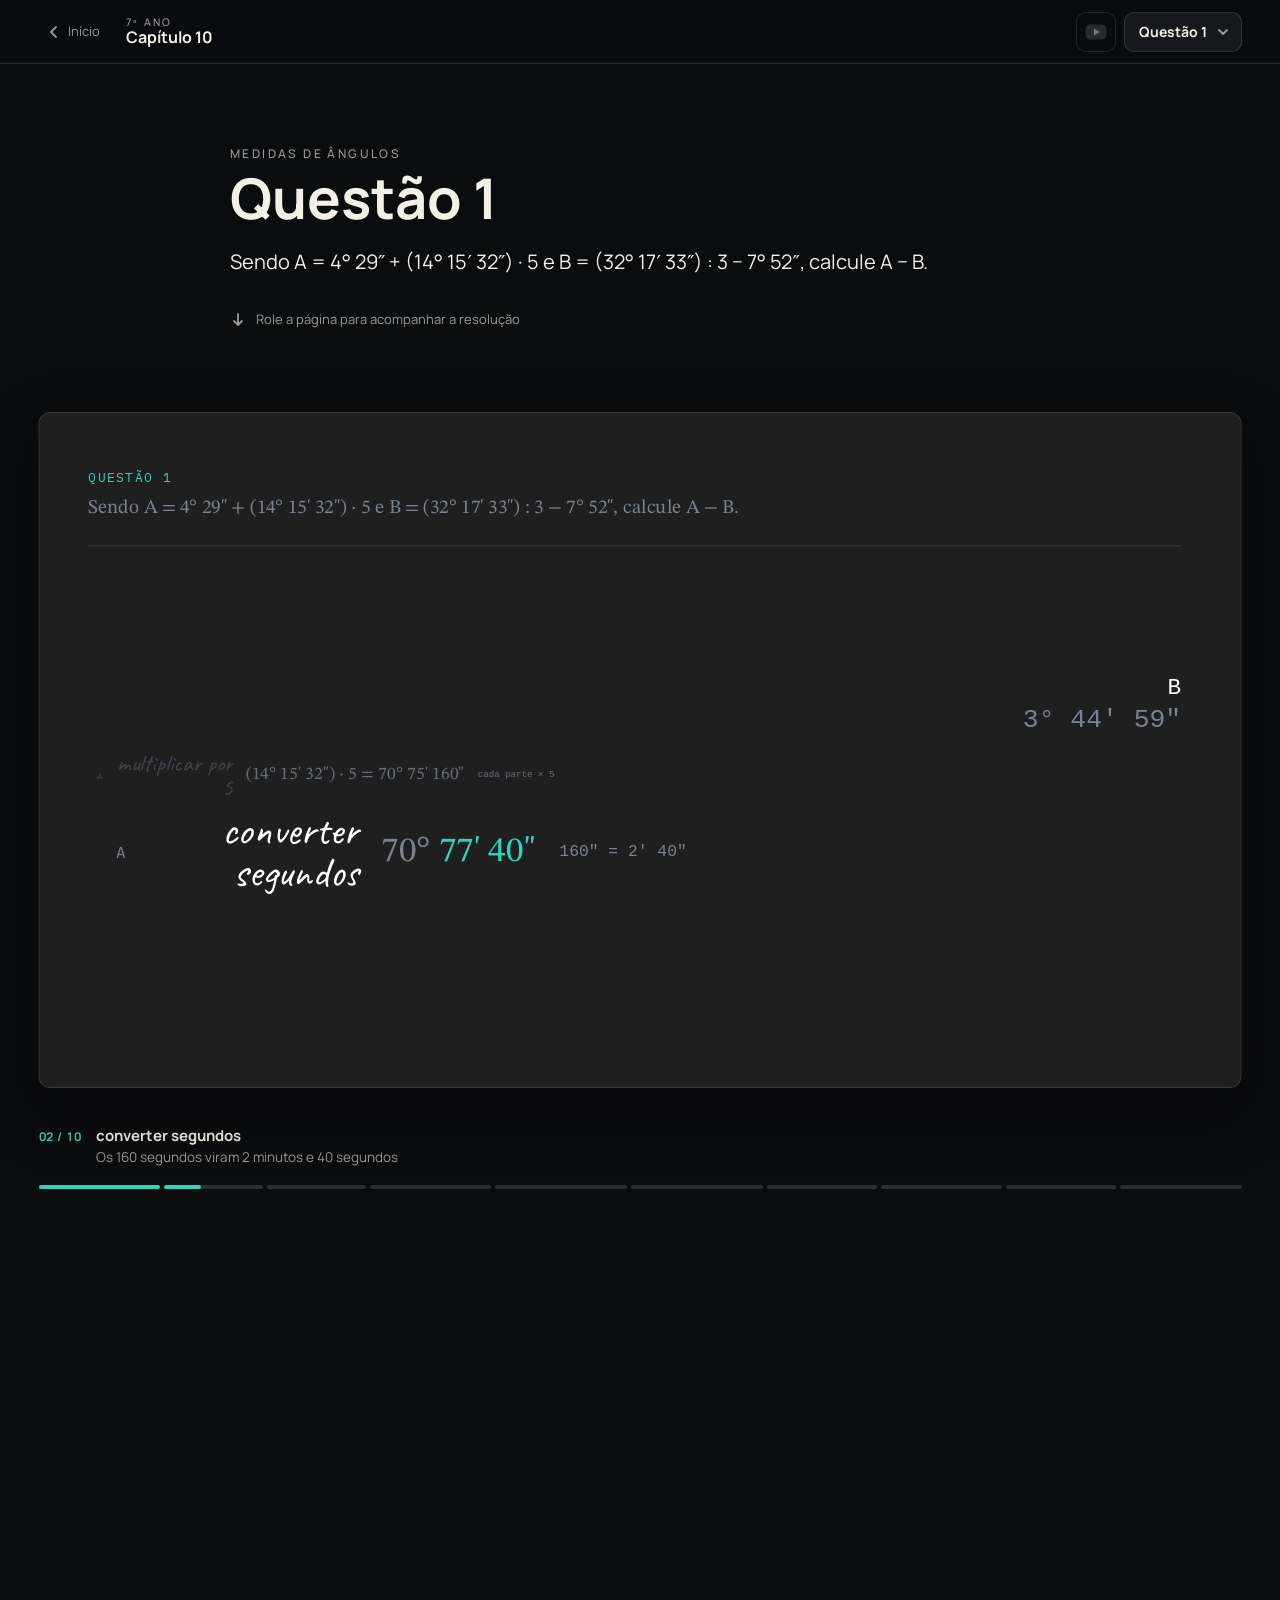
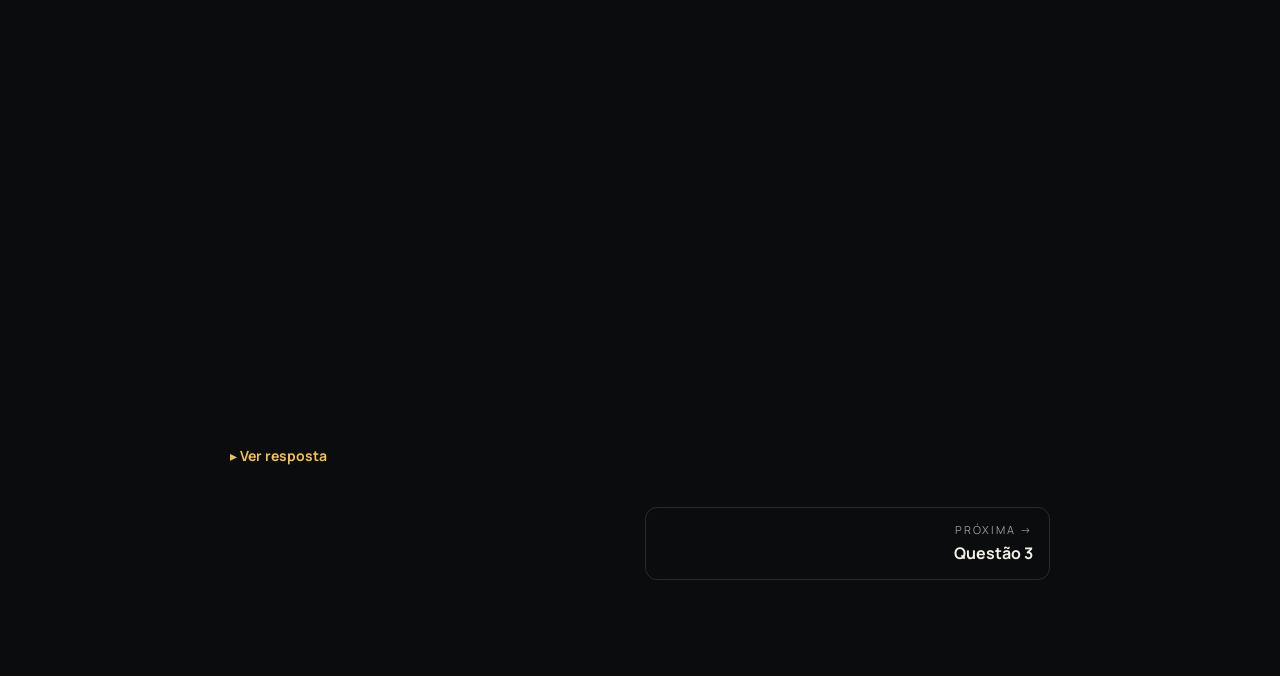
==== capitulos/capitulo-10.html @ b6ce7032 "descrição do readme.md" ====
<!DOCTYPE html>
<html lang="pt-BR">
<head>
<meta charset="utf-8"/>
<meta name="viewport" content="width=device-width, initial-scale=1.0"/>
<title>Capítulo 10 — Questões resolvidas · 7º ano</title>
<meta name="theme-color" content="#0b0c0e"/>

<link rel="preconnect" href="https://fonts.googleapis.com"/>
<link rel="preconnect" href="https://fonts.gstatic.com" crossorigin/>
<!-- Manrope: interface. Caveat, IBM Plex Mono e STIX Two Text: resolucoes animadas. -->
<link href="https://fonts.googleapis.com/css2?family=Manrope:wght@400;500;700&family=Caveat:wght@500;600&family=IBM+Plex+Mono:wght@400;500&family=STIX+Two+Text:wght@400;500&display=swap" rel="stylesheet"/>

<link rel="stylesheet" href="../assets/css/base.css"/>
<link rel="stylesheet" href="../assets/css/capitulo.css"/>
<link rel="stylesheet" href="../assets/css/questao.css"/>

<!-- Resolucoes: React local + um arquivo por questao + motor da rolagem.
     defer preserva a ordem de execucao. -->
<script defer src="../assets/vendor/react/react.production.min.js"></script>
<script defer src="../assets/vendor/react/react-dom.production.min.js"></script>
<script defer src="../assets/questoes/capitulo-10/q01-sexagesimal.js"></script>
<script defer src="../assets/questoes/capitulo-10/q03-opostos.js"></script>
<script defer src="../assets/questoes/capitulo-10/q13-angulos.js"></script>
<script defer src="../assets/js/questao-cena.js"></script>
<script defer src="../assets/js/capitulo.js"></script>
</head>

<body data-capitulo="10">

<header class="page-header">
  <div class="page-header-inner">
    <a class="back-link" href="../index.html" aria-label="Voltar ao início">
      <svg width="16" height="16" viewBox="0 0 16 16" aria-hidden="true"><path d="M10 3 5 8l5 5" fill="none" stroke="currentColor" stroke-width="1.8" stroke-linecap="round" stroke-linejoin="round"/></svg>
      <span>Início</span>
    </a>
    <div class="page-id">
      <span class="page-kicker">7º ano</span>
      <span class="page-title">Capítulo 10</span>
    </div>

    <div class="page-actions">
      <!-- Aponta para o data-youtube da questao aberta (capitulo.js). -->
      <a class="yt-link is-disabled" id="yt-link" target="_blank" rel="noopener" aria-disabled="true" title="Vídeo narrado em breve">
        <svg viewBox="0 0 24 24" aria-hidden="true">
          <rect x="1.5" y="4.5" width="21" height="15" rx="4.5" fill="#ff1f1f"/>
          <path d="M10 8.6v6.8l5.8-3.4z" fill="#fff"/>
        </svg>
      </a>

      <div class="q-menu">
        <button type="button" class="q-menu-btn" id="q-menu-btn" aria-haspopup="menu" aria-expanded="false" aria-controls="q-menu-list">
          <span><span class="q-menu-prefixo">Questão </span><span class="q-menu-num">1</span></span>
          <svg viewBox="0 0 16 16" aria-hidden="true"><path d="m4 6 4 4 4-4" fill="none" stroke="currentColor" stroke-width="1.8" stroke-linecap="round" stroke-linejoin="round"/></svg>
        </button>
        <ul class="q-menu-list" id="q-menu-list" role="menu" aria-label="Questões do capítulo 10" hidden></ul>
      </div>
    </div>
  </div>
</header>

<main class="questoes">

  <!-- ============================================================
       Uma questao = um <article>. O menu do header e a navegacao
       anterior/proxima sao montados a partir destes blocos.

       id            ancora da URL (capitulo-10.html#q1)
       data-youtube  link do video narrado; vazio = icone desativado
       data-resumo   texto do menu, quando o enunciado tem formulas (opcional)
       data-cena     id da resolucao animada em window.Questoes
       ============================================================ -->

  <article class="questao" id="q1" data-youtube="">
    <header class="questao-intro">
      <p class="questao-tema">Medidas de ângulos</p>
      <h1 class="questao-titulo">Questão 1</h1>
      <p class="questao-enunciado">Sendo A = 4° 29″ + (14° 15′ 32″) · 5 e B = (32° 17′ 33″) : 3 − 7° 52″, calcule A − B.</p>
      <p class="questao-dica">
        <svg viewBox="0 0 16 16" aria-hidden="true"><path d="M8 2v11m0 0-4-4m4 4 4-4" fill="none" stroke="currentColor" stroke-width="1.8" stroke-linecap="round" stroke-linejoin="round"/></svg>
        Role a página para acompanhar a resolução
      </p>
    </header>

    <div class="questao-cena" data-cena="cap10-q01"></div>

    <footer class="questao-fim">
      <details class="questao-resposta">
        <summary>Ver resposta</summary>
        <p>A − B = <strong>71° 33′ 10″</strong></p>
      </details>
      <nav class="questao-nav" aria-label="Outras questões"></nav>
    </footer>
  </article>

  <article class="questao" id="q3" data-youtube="">
    <header class="questao-intro">
      <p class="questao-tema">Ângulos opostos pelo vértice</p>
      <h1 class="questao-titulo">Questão 3</h1>
      <p class="questao-enunciado">Sabendo que dois ângulos opostos pelo vértice somam 260°, determine a medida do complemento do suplemento de um desses ângulos.</p>
      <p class="questao-dica">
        <svg viewBox="0 0 16 16" aria-hidden="true"><path d="M8 2v11m0 0-4-4m4 4 4-4" fill="none" stroke="currentColor" stroke-width="1.8" stroke-linecap="round" stroke-linejoin="round"/></svg>
        Role a página para acompanhar a resolução
      </p>
    </header>

    <div class="questao-cena" data-cena="cap10-q03"></div>

    <footer class="questao-fim">
      <details class="questao-resposta">
        <summary>Ver resposta</summary>
        <p>O complemento do suplemento mede <strong>40°</strong>.</p>
      </details>
      <nav class="questao-nav" aria-label="Outras questões"></nav>
    </footer>
  </article>

  <article class="questao" id="q13" data-youtube="">
    <header class="questao-intro">
      <p class="questao-tema">Retas paralelas e transversais · IFPE (adaptada)</p>
      <h1 class="questao-titulo">Questão 13</h1>
      <p class="questao-enunciado">As retas <i>r</i> e <i>s</i> são paralelas; as retas <i>u</i> e <i>t</i>, duas transversais. Encontre o valor do ângulo <i>x</i> na figura.</p>

      <!-- Mesma geometria da figura da animacao (q13-angulos.js), em repouso. -->
      <figure class="questao-figura">
        <svg viewBox="10 10 740 500" role="img" aria-label="Retas paralelas r e s cortadas pelas transversais u e t. Em r, o ângulo entre r e u mede 20°; no cruzamento de u e t, 120°; em s, o ângulo x entre s e t.">
          <g stroke="currentColor" stroke-width="2.4" stroke-linecap="round" opacity="0.75">
            <line x1="40" y1="120" x2="700" y2="120"/>
            <line x1="40" y1="360" x2="700" y2="360"/>
            <line x1="120" y1="470" x2="620" y2="40"/>
            <line x1="150" y1="40" x2="660" y2="470"/>
          </g>
          <g fill="none" stroke="currentColor" stroke-width="2.6">
            <path d="M 579.0 120.0 A 52 52 0 0 0 566.4 86.1"/>
            <path d="M 350.6 271.3 A 48 48 0 0 0 423.7 270.9"/>
            <path class="fig-destaque" d="M 596.0 360.0 A 66 66 0 0 0 479.5 317.5"/>
          </g>
          <g font-family="'STIX Two Text', Georgia, serif" font-size="27" fill="currentColor" text-anchor="middle">
            <text x="604" y="92">20°</text>
            <text x="390" y="322">120°</text>
            <text class="fig-destaque" x="563" y="270" font-style="italic">x</text>
          </g>
          <g font-family="'IBM Plex Mono', monospace" font-size="24" fill="currentColor" opacity="0.7">
            <text x="712" y="112">r</text>
            <text x="712" y="352">s</text>
            <text x="628" y="32">u</text>
            <text x="668" y="486">t</text>
          </g>
        </svg>
      </figure>

      <ol class="questao-alternativas">
        <li><span>a)</span> 140°</li>
        <li><span>b)</span> 145°</li>
        <li><span>c)</span> 150°</li>
        <li><span>d)</span> 155°</li>
        <li><span>e)</span> 160°</li>
      </ol>
      <p class="questao-dica">
        <svg viewBox="0 0 16 16" aria-hidden="true"><path d="M8 2v11m0 0-4-4m4 4 4-4" fill="none" stroke="currentColor" stroke-width="1.8" stroke-linecap="round" stroke-linejoin="round"/></svg>
        Role a página para acompanhar a resolução
      </p>
    </header>

    <div class="questao-cena" data-cena="cap10-q13"></div>

    <footer class="questao-fim">
      <details class="questao-resposta">
        <summary>Ver resposta</summary>
        <p>Alternativa <strong>a)</strong>: <i>x</i> = <strong>140°</strong>.</p>
      </details>
      <nav class="questao-nav" aria-label="Outras questões"></nav>
    </footer>
  </article>

</main>

</body>
</html>
---- assets/css/base.css ----
/* ============================================================
   base.css — tokens, fontes e reset compartilhados por todas
   as paginas do site.
   ============================================================ */

@font-face {
  font-family: 'Mattilda';
  src: url('../fonts/Mattilda.otf') format('opentype');
  font-weight: 400;
  font-style: normal;
  font-display: swap;
}

:root {
  --bg:        #0b0c0e;
  --surface:   rgba(18, 20, 24, 0.55);
  --surface-2: rgba(28, 31, 37, 0.72);
  --line:      rgba(255, 255, 255, 0.12);
  --line-2:    rgba(255, 255, 255, 0.28);
  --text:      #f3f0e8;
  --muted:     rgba(243, 240, 232, 0.62);
  --accent:    #f2c14e;

  --font-display: 'Mattilda', 'Brush Script MT', cursive;
  --font-ui:      'Manrope', ui-sans-serif, system-ui, 'Segoe UI', sans-serif;

  --ease-out: cubic-bezier(0.16, 1, 0.30, 1);
  --ease-in:  cubic-bezier(0.35, 0, 0.30, 1);
  --fast: 180ms;
  --base: 320ms;

  --gutter: clamp(16px, 3vw, 40px);
}

*, *::before, *::after { box-sizing: border-box; }

html, body { height: 100%; }

body {
  margin: 0;
  background: var(--bg);
  color: var(--text);
  font-family: var(--font-ui);
  font-size: 15px;
  line-height: 1.5;
  -webkit-font-smoothing: antialiased;
}

a { color: inherit; text-decoration: none; }
p { margin: 0; }

:focus-visible { outline: 2px solid var(--accent); outline-offset: 3px; }

.sr-only {
  position: absolute;
  width: 1px; height: 1px;
  padding: 0; margin: -1px;
  overflow: hidden;
  clip: rect(0 0 0 0);
  white-space: nowrap;
  border: 0;
}
---- assets/css/capitulo.css ----
/* ============================================================
   capitulo.css — paginas de capitulo
   Header fixo com seletor de questao e link do video; uma
   questao por vez ocupa a pagina.
   ============================================================ */

:root { --header-h: 64px; }

/* base.css fixa height:100% para a hero; aqui a pagina cresce com o
   conteudo — com o body preso a' altura da tela, os elementos sticky
   (header e cena) parariam de grudar depois da primeira tela. */
html, body { height: auto; }
body { min-height: 100%; background: var(--bg); }

/* ============================================================
   Header
   ============================================================ */
.page-header {
  position: sticky;
  top: 0;
  z-index: 20;
  height: var(--header-h);
  background: rgba(11, 12, 14, 0.86);
  -webkit-backdrop-filter: blur(12px);
          backdrop-filter: blur(12px);
  border-bottom: 1px solid var(--line);
}
.page-header-inner {
  max-width: 1280px;
  height: 100%;
  margin: 0 auto;
  padding-inline: var(--gutter);
  display: flex;
  align-items: center;
  gap: 14px;
}

.back-link {
  display: inline-flex;
  align-items: center;
  gap: 6px;
  height: 40px;
  padding: 0 12px 0 8px;
  border-radius: 10px;
  font-size: 13px;
  color: var(--muted);
  transition: color var(--fast) var(--ease-in), background var(--fast) var(--ease-in);
}
.back-link:hover { color: var(--text); background: rgba(255, 255, 255, 0.05); }

.page-id { display: flex; flex-direction: column; min-width: 0; line-height: 1.2; }
.page-kicker {
  font-size: 10.5px;
  font-weight: 500;
  letter-spacing: 0.2em;
  text-transform: uppercase;
  color: var(--muted);
}
.page-title { margin: 0; font-size: 16px; font-weight: 700; white-space: nowrap; }

.page-actions { margin-left: auto; display: flex; align-items: center; gap: 8px; }

/* ---------- Link do video ---------- */
.yt-link {
  display: grid;
  place-items: center;
  width: 40px;
  height: 40px;
  border: 1px solid var(--line);
  border-radius: 10px;
  transition: border-color var(--fast) var(--ease-in), background var(--fast) var(--ease-in);
}
.yt-link svg { width: 24px; height: 24px; display: block; }
.yt-link:hover { border-color: var(--line-2); background: rgba(255, 255, 255, 0.05); }
.yt-link.is-disabled { cursor: not-allowed; }
.yt-link.is-disabled svg { filter: grayscale(1); opacity: 0.45; }
.yt-link.is-disabled:hover { border-color: var(--line); background: transparent; }

/* ---------- Seletor de questao ---------- */
.q-menu { position: relative; }

.q-menu-btn {
  display: inline-flex;
  align-items: center;
  gap: 8px;
  height: 40px;
  padding: 0 10px 0 14px;
  border: 1px solid var(--line);
  border-radius: 10px;
  background: var(--surface-2);
  color: var(--text);
  font: 700 14px/1 var(--font-ui);
  cursor: pointer;
  transition: border-color var(--fast) var(--ease-in);
}
.q-menu-btn:hover,
.q-menu-btn[aria-expanded="true"] { border-color: var(--line-2); }
.q-menu-btn svg { width: 16px; height: 16px; color: var(--muted); transition: transform var(--fast) var(--ease-in); }
.q-menu-btn[aria-expanded="true"] svg { transform: rotate(180deg); }

.q-menu-list {
  position: absolute;
  right: 0;
  top: calc(100% + 8px);
  width: min(340px, calc(100vw - 2 * var(--gutter)));
  max-height: min(70vh, 480px);
  overflow: auto;
  margin: 0;
  padding: 6px;
  list-style: none;
  background: #15171b;
  border: 1px solid var(--line-2);
  border-radius: 12px;
  box-shadow: 0 18px 44px rgba(0, 0, 0, 0.55);
}

.q-menu-item {
  display: grid;
  gap: 2px;
  padding: 10px 12px;
  border-radius: 8px;
  color: var(--muted);
  outline: none;
}
.q-menu-item:hover,
.q-menu-item:focus-visible { background: rgba(255, 255, 255, 0.07); color: var(--text); }
.q-menu-n { font-size: 14px; font-weight: 700; color: var(--text); }
.q-menu-item[aria-current="true"] .q-menu-n { color: var(--accent); }
.q-menu-item[aria-current="true"] .q-menu-n::after { content: ' · atual'; font-weight: 500; color: var(--muted); }
.q-menu-s {
  font-size: 12.5px;
  line-height: 1.4;
  display: -webkit-box;
  -webkit-line-clamp: 2;
  -webkit-box-orient: vertical;
  overflow: hidden;
}

/* ============================================================
   Questao
   ============================================================ */
.questoes {
  max-width: 1280px;
  margin: 0 auto;
  padding-inline: var(--gutter);
}

.questao-intro,
.questao-fim { max-width: 820px; margin: 0 auto; }

.questao-intro { padding-block: clamp(40px, 9vh, 96px) clamp(24px, 5vh, 48px); }
.questao-tema {
  font-size: 12px;
  font-weight: 500;
  letter-spacing: 0.2em;
  text-transform: uppercase;
  color: var(--muted);
}
.questao-titulo {
  margin: 6px 0 0;
  font-size: clamp(36px, 6vw, 56px);
  font-weight: 700;
  line-height: 1.05;
}
.questao-enunciado {
  margin-top: 18px;
  font-size: clamp(17px, 1.7vw, 20px);
  line-height: 1.6;
}
/* ---------- Notacao no enunciado ---------- */
.questao-enunciado i,
.questao-resposta i { font-family: 'STIX Two Text', Georgia, serif; font-size: 1.08em; }
.questao-enunciado sup,
.questao-resposta sup { font-size: 0.62em; line-height: 0; }

/* Equacao longa em linha propria, rolavel se nao couber. */
.mat-bloco {
  display: flex;
  align-items: center;
  flex-wrap: nowrap;
  gap: 0.35em;
  width: fit-content;
  max-width: 100%;
  margin: 14px 0;
  padding: 10px 2px;
  overflow-x: auto;
  white-space: nowrap;
}
.mat-frac {
  display: inline-flex;
  flex-direction: column;
  align-items: center;
  vertical-align: middle;
  line-height: 1.25;
  font-size: 0.92em;
}
.mat-frac > span { padding: 0 0.25em; }
.mat-frac > span:first-child { border-bottom: 1.5px solid currentColor; }

.mat-raiz { display: inline-flex; align-items: stretch; white-space: nowrap; }
.mat-raiz::before { content: '√'; font-size: 1.15em; line-height: 1; margin-right: 1px; }
.mat-raiz > span { border-top: 1.5px solid currentColor; padding: 0.05em 0.15em 0; }

.mat-sistema {
  display: inline-flex;
  flex-direction: column;
  vertical-align: middle;
  margin: 4px 0.3em;
  padding: 2px 0 2px 0.7em;
  border-left: 2px solid currentColor;
  border-radius: 10px 0 0 10px;
  line-height: 1.4;
  white-space: nowrap;
}

/* ---------- Alternativas e figura ---------- */
.questao-alternativas {
  display: flex;
  flex-wrap: wrap;
  gap: 8px 12px;
  margin: 20px 0 0;
  padding: 0;
  list-style: none;
  font-size: clamp(16px, 1.6vw, 18px);
}
.questao-alternativas li {
  padding: 6px 14px;
  border: 1px solid var(--line);
  border-radius: 999px;
}
.questao-alternativas span { margin-right: 4px; font-weight: 700; color: var(--muted); }

.questao-figura {
  margin: 24px 0 0;
  padding: 16px;
  max-width: 560px;
  border: 1px solid var(--line);
  border-radius: 12px;
  background: #1f1f1f;
  color: var(--text);
}
.questao-figura svg { display: block; width: 100%; height: auto; overflow: visible; }
/* O que a questao pede (angulos, diagonais) ganha a cor de
   "modificado" das animacoes. A classe pode estar no <path>/<line>
   ou num <g> que os agrupa. */
.questao-figura .fig-destaque { stroke: #2dd4bf; }
.questao-figura text.fig-destaque { fill: #2dd4bf; stroke: none; }
.questao-figura .fig-destaque-ponto { fill: #2dd4bf; }

/* Itens a), b) de uma questao com mais de uma pergunta. */
.questao-itens {
  display: grid;
  gap: 10px;
  margin: 20px 0 0;
  padding: 0;
  list-style: none;
  font-size: clamp(17px, 1.7vw, 20px);
  line-height: 1.55;
}
/* Recuo pendente em vez de grid: o texto do item tem <i> e <sub>, que
   num grid virariam celulas separadas. */
.questao-itens li { padding-left: 1.8em; text-indent: -1.8em; }
.questao-itens span { display: inline-block; width: 1.8em; text-indent: 0; font-weight: 700; color: var(--muted); }
.questao-itens i { font-family: 'STIX Two Text', Georgia, serif; font-size: 1.08em; }
.questao-resposta p + p { margin-top: 4px; }

.questao-dica {
  display: flex;
  align-items: center;
  gap: 10px;
  margin-top: 32px;
  font-size: 13px;
  color: var(--muted);
}
.questao-dica svg { width: 16px; height: 16px; animation: dica 1.8s var(--ease-out) infinite; }
@keyframes dica {
  0%, 100% { transform: translateY(-2px); opacity: 0.6; }
  50%      { transform: translateY(3px);  opacity: 1; }
}

.questao-fim { padding-block: 40px 96px; }

.questao-resposta summary {
  display: inline-block;
  cursor: pointer;
  font-size: 14px;
  font-weight: 700;
  color: var(--accent);
  list-style: none;
}
.questao-resposta summary::-webkit-details-marker { display: none; }
.questao-resposta summary::before { content: '▸ '; }
.questao-resposta[open] summary::before { content: '▾ '; }
.questao-resposta p { margin-top: 8px; font-size: 17px; }
.questao-resposta strong { color: #f9a03c; }

/* Anterior / proxima — preenchido pelo JS. */
.questao-nav {
  display: grid;
  grid-template-columns: 1fr 1fr;
  gap: 10px;
  margin-top: 40px;
}
.questao-nav a {
  display: grid;
  gap: 2px;
  padding: 14px 16px;
  border: 1px solid var(--line);
  border-radius: 12px;
  transition: border-color var(--fast) var(--ease-in), background var(--fast) var(--ease-in);
}
.questao-nav a:hover { border-color: var(--line-2); background: rgba(255, 255, 255, 0.04); }
.questao-nav .nav-proxima { grid-column: 2; text-align: right; }
.questao-nav .nav-rotulo { font-size: 11px; letter-spacing: 0.18em; text-transform: uppercase; color: var(--muted); }
.questao-nav .nav-titulo { font-size: 16px; font-weight: 700; }

.questao .katex-display { overflow-x: auto; overflow-y: hidden; padding-block: 4px; }

.vazio { padding-block: 64px; color: var(--muted); }

@media (max-width: 560px) {
  .back-link span { display: none; }
  .back-link { padding: 0 8px; }
  .q-menu-prefixo { display: none; }
  .questao-nav { grid-template-columns: 1fr; }
  .questao-nav .nav-proxima { grid-column: 1; }
}

@media (prefers-reduced-motion: reduce) {
  .questao-dica svg { animation: none; }
}
---- assets/css/questao.css ----
/* ============================================================
   questao.css — resolucao guiada pela rolagem
   O trilho (.cena) e' alto; dentro dele a tela (.cena-sticky)
   fica presa abaixo do header enquanto a pagina rola. Quanto
   mais o trilho passa, mais a resolucao avanca.
   ============================================================ */

.questao-cena {
  --cena-h: calc(100vh - var(--header-h));
  --cena-accent: #2dd4bf;   /* mesma cor de "modificado" das animacoes */
}
@supports (height: 100svh) {
  .questao-cena { --cena-h: calc(100svh - var(--header-h)); }
}

.cena { position: relative; }

.cena-sticky {
  position: sticky;
  top: var(--header-h);
  height: var(--cena-h);
  display: flex;
  flex-direction: column;
  align-items: center;
  justify-content: center;
  gap: 14px;
  padding-block: 14px;
}

/* Area disponivel para a composicao. O JS mede e escala 1920x1080. */
.cena-tela {
  position: relative;
  flex: 1 1 auto;
  min-height: 0;
  width: 100%;
}

.cena-quadro {
  position: absolute;
  left: 50%;
  top: 50%;
  transform: translate(-50%, -50%);
  overflow: hidden;
  border: 1px solid var(--line);
  border-radius: 12px;
  box-shadow: 0 24px 60px rgba(0, 0, 0, 0.45);
}
.cena-canvas {
  position: absolute;
  left: 0;
  top: 0;
  transform-origin: 0 0;
  pointer-events: none;
  /* Mesmo ponto de partida do motor original: o que a composicao nao
     define herda fonte e entrelinha padrao, nao a Manrope do site. */
  font-family: Inter, system-ui, sans-serif;
  font-size: 16px;
  line-height: normal;
}

/* ---------- Passo atual + progresso ---------- */
.cena-hud {
  flex: none;
  max-width: 100%;
  display: grid;
  gap: 10px;
}

.cena-passo {
  display: grid;
  grid-template-columns: auto 1fr;
  column-gap: 14px;
  align-items: baseline;
  min-height: 2.9em;
}
.cena-passo-n {
  grid-row: 1 / 3;
  font-size: 12px;
  font-weight: 700;
  letter-spacing: 0.08em;
  font-variant-numeric: tabular-nums;
  color: var(--cena-accent);
}
.cena-passo-t { font-size: 15px; font-weight: 700; }
.cena-passo-d { font-size: 13.5px; line-height: 1.4; color: var(--muted); }

/* Uma faixa por passo, com largura proporcional a' duracao dele.
   Cada faixa e' clicavel e rola ate' aquele passo. */
.cena-barra { display: flex; gap: 4px; }
.cena-seg {
  position: relative;
  height: 18px;
  min-width: 6px;
  padding: 0;
  border: 0;
  background: transparent;
  cursor: pointer;
}
.cena-seg::before,
.cena-seg-fill {
  content: '';
  position: absolute;
  left: 0;
  top: 50%;
  height: 4px;
  margin-top: -2px;
  border-radius: 2px;
}
.cena-seg::before { right: 0; background: rgba(255, 255, 255, 0.14); transition: background var(--fast) var(--ease-in); }
.cena-seg:hover::before { background: rgba(255, 255, 255, 0.3); }
.cena-seg-fill { background: var(--cena-accent); }
.cena-seg:focus-visible { outline: 2px solid var(--cena-accent); outline-offset: 2px; border-radius: 4px; }

/* Tela em pe': a composicao fica com a largura toda e o conjunto
   centraliza, em vez de a tela ocupar a altura e sobrar vazio. */
@media (max-aspect-ratio: 1/1) {
  .cena-tela { flex: none; aspect-ratio: 16 / 9; }
  .cena-quadro { border-radius: 8px; }
}
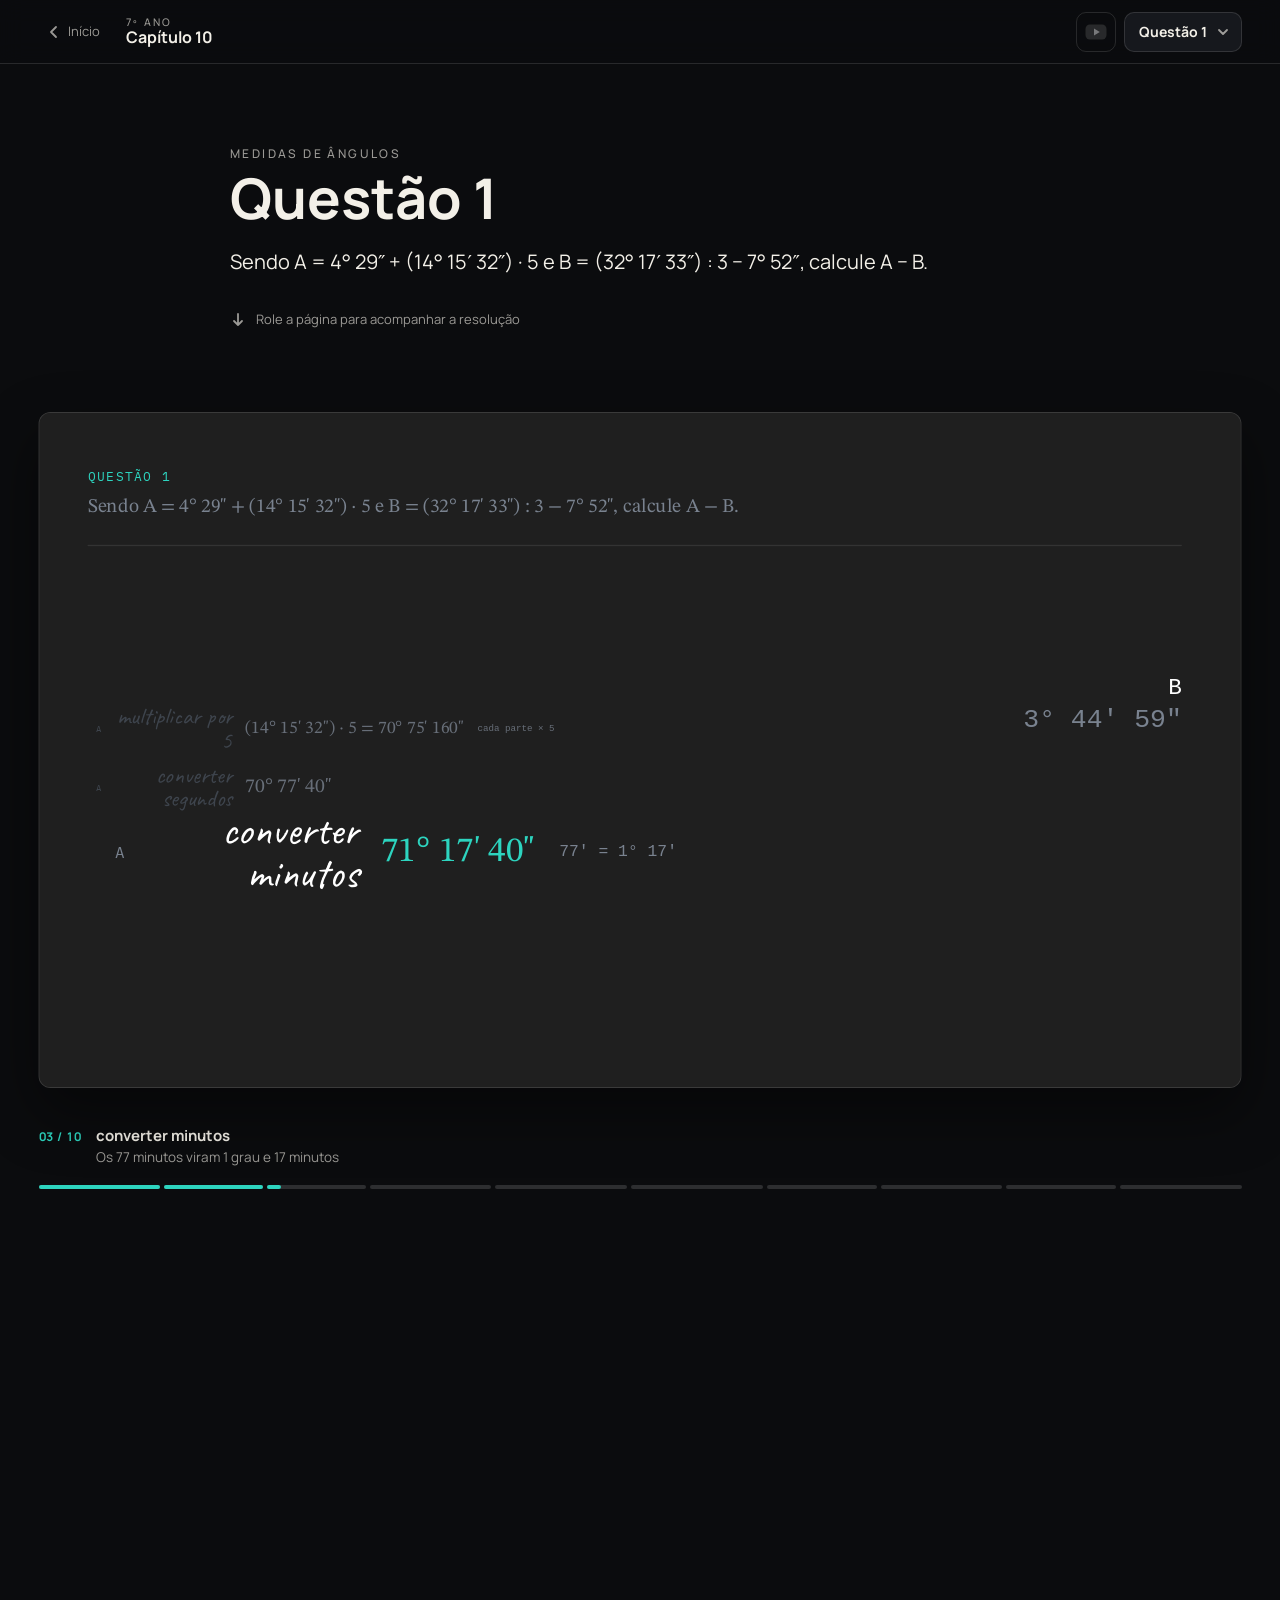
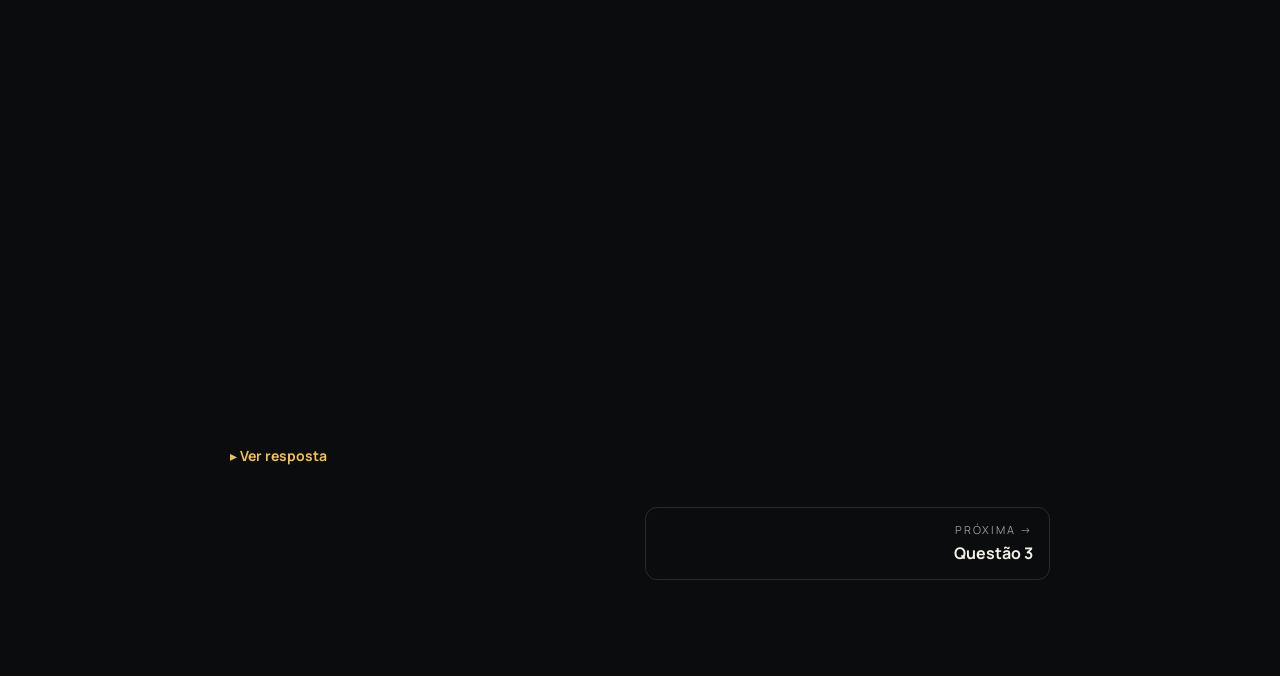
==== commit 8ca58216: "update math chapter files and questions" ====
--- a/capitulos/capitulo-10.html
+++ b/capitulos/capitulo-10.html
@@ -21,12 +21,15 @@
 <script defer src="../assets/vendor/react/react-dom.production.min.js"></script>
 <script defer src="../assets/questoes/capitulo-10/q01-sexagesimal.js"></script>
 <script defer src="../assets/questoes/capitulo-10/q03-opostos.js"></script>
+<script defer src="../assets/questoes/capitulo-10/q07-complemento.js"></script>
+<script defer src="../assets/questoes/capitulo-10/q08-suplementares.js"></script>
 <script defer src="../assets/questoes/capitulo-10/q13-angulos.js"></script>
+<script defer src="../assets/questoes/capitulo-10/q14-paralelas.js"></script>
 <script defer src="../assets/js/questao-cena.js"></script>
-<script defer src="../assets/js/capitulo.js"></script>
+<script defer src="../assets/js/capitulo.js?v=2"></script>
 </head>
 
-<body data-capitulo="10">
+<body data-capitulo="10" data-livro="2">
 
 <header class="page-header">
   <div class="page-header-inner">
@@ -67,11 +70,13 @@
 
        id            ancora da URL (capitulo-10.html#q1)
        data-youtube  link do video narrado; vazio = icone desativado
+       data-pagina   pagina no livro; aparece no menu junto com o livro
+       data-livro    livro desta questao, se diferente do data-livro do <body>
        data-resumo   texto do menu, quando o enunciado tem formulas (opcional)
        data-cena     id da resolucao animada em window.Questoes
        ============================================================ -->
 
-  <article class="questao" id="q1" data-youtube="">
+  <article class="questao" id="q1" data-pagina="112" data-youtube="">
     <header class="questao-intro">
       <p class="questao-tema">Medidas de ângulos</p>
       <h1 class="questao-titulo">Questão 1</h1>
@@ -93,7 +98,7 @@
     </footer>
   </article>
 
-  <article class="questao" id="q3" data-youtube="">
+  <article class="questao" id="q3" data-pagina="105" data-youtube="">
     <header class="questao-intro">
       <p class="questao-tema">Ângulos opostos pelo vértice</p>
       <h1 class="questao-titulo">Questão 3</h1>
@@ -115,7 +120,56 @@
     </footer>
   </article>
 
-  <article class="questao" id="q13" data-youtube="">
+  <article class="questao" id="q7" data-pagina="114" data-youtube="">
+    <header class="questao-intro">
+      <p class="questao-tema">Complemento e suplemento</p>
+      <h1 class="questao-titulo">Questão 7</h1>
+      <p class="questao-enunciado">Leia atentamente os enunciados a seguir. Depois, responda ao que se pede.</p>
+      <ol class="questao-itens">
+        <li><span>a)</span> O dobro da medida do suplemento de um ângulo vale 240°. Quanto mede esse ângulo?</li>
+        <li><span>b)</span> A quinta parte da medida do complemento de um ângulo vale 13°. Quanto mede esse ângulo?</li>
+      </ol>
+      <p class="questao-dica">
+        <svg viewBox="0 0 16 16" aria-hidden="true"><path d="M8 2v11m0 0-4-4m4 4 4-4" fill="none" stroke="currentColor" stroke-width="1.8" stroke-linecap="round" stroke-linejoin="round"/></svg>
+        Role a página para acompanhar a resolução
+      </p>
+    </header>
+
+    <div class="questao-cena" data-cena="cap10-q07"></div>
+
+    <footer class="questao-fim">
+      <details class="questao-resposta">
+        <summary>Ver resposta</summary>
+        <p>a) O ângulo mede <strong>60°</strong>.</p>
+        <p>b) O ângulo mede <strong>25°</strong>.</p>
+      </details>
+      <nav class="questao-nav" aria-label="Outras questões"></nav>
+    </footer>
+  </article>
+
+  <article class="questao" id="q8" data-pagina="114" data-youtube="">
+    <header class="questao-intro">
+      <p class="questao-tema">Ângulos suplementares e opostos pelo vértice</p>
+      <h1 class="questao-titulo">Questão 8</h1>
+      <p class="questao-enunciado">Dois ângulos suplementares são de tal modo que o menor é metade da medida do maior. Sabendo que a metade da medida do menor representa o suplemento da soma de dois ângulos opostos pelo vértice, qual a medida de cada um desses ângulos?</p>
+      <p class="questao-dica">
+        <svg viewBox="0 0 16 16" aria-hidden="true"><path d="M8 2v11m0 0-4-4m4 4 4-4" fill="none" stroke="currentColor" stroke-width="1.8" stroke-linecap="round" stroke-linejoin="round"/></svg>
+        Role a página para acompanhar a resolução
+      </p>
+    </header>
+
+    <div class="questao-cena" data-cena="cap10-q08"></div>
+
+    <footer class="questao-fim">
+      <details class="questao-resposta">
+        <summary>Ver resposta</summary>
+        <p>Os ângulos suplementares medem <strong>60°</strong> e <strong>120°</strong>, e cada ângulo oposto pelo vértice mede <strong>75°</strong>.</p>
+      </details>
+      <nav class="questao-nav" aria-label="Outras questões"></nav>
+    </footer>
+  </article>
+
+  <article class="questao" id="q13" data-pagina="115" data-youtube="">
     <header class="questao-intro">
       <p class="questao-tema">Retas paralelas e transversais · IFPE (adaptada)</p>
       <h1 class="questao-titulo">Questão 13</h1>
@@ -173,6 +227,61 @@
     </footer>
   </article>
 
+  <article class="questao" id="q14" data-pagina="115" data-youtube="">
+    <header class="questao-intro">
+      <p class="questao-tema">Retas paralelas e transversais</p>
+      <h1 class="questao-titulo">Questão 14</h1>
+      <p class="questao-enunciado">As retas <i>r</i> e <i>s</i> são paralelas, cortadas pela transversal <i>t</i>. Se a medida do ângulo <span class="mat-chapeu">B</span> é o triplo da medida do ângulo <span class="mat-chapeu">A</span>, então med(<span class="mat-chapeu">B</span>) − med(<span class="mat-chapeu">A</span>) vale</p>
+
+      <!-- Mesma geometria da figura da animacao (q14-paralelas.js), em repouso. -->
+      <figure class="questao-figura">
+        <svg viewBox="30 85 570 390" role="img" aria-label="Retas paralelas r e s cortadas pela transversal t. Em r, o ângulo Â fica acima de r e à direita de t; em s, o ângulo B̂ fica acima de s e à esquerda de t.">
+          <g stroke="currentColor" stroke-width="2.6" stroke-linecap="round" opacity="0.75">
+            <line x1="70" y1="180" x2="560" y2="180"/>
+            <line x1="40" y1="360" x2="530" y2="360"/>
+            <line x1="258" y1="423" x2="456" y2="126"/>
+          </g>
+          <g class="fig-destaque" fill="none" stroke-width="2.6">
+            <path d="M 466.0 180.0 A 46 46 0 0 0 445.5 141.7"/>
+            <path d="M 328.8 316.7 A 52 52 0 0 0 248.0 360.0"/>
+          </g>
+          <g font-family="'STIX Two Text', Georgia, serif" font-size="27" text-anchor="middle">
+            <text class="fig-destaque" x="484.7" y="157.4">Â</text>
+            <text class="fig-destaque" x="264.9" y="297.1">B</text>
+            <text class="fig-destaque" x="264.9" y="291.1" font-size="26">ˆ</text>
+          </g>
+          <g font-family="'IBM Plex Mono', monospace" font-size="25" fill="currentColor" opacity="0.7">
+            <text x="574" y="188">r</text>
+            <text x="544" y="368">s</text>
+            <text x="470" y="120">t</text>
+          </g>
+        </svg>
+      </figure>
+
+      <ol class="questao-alternativas">
+        <li><span>a)</span> 90°</li>
+        <li><span>b)</span> 85°</li>
+        <li><span>c)</span> 80°</li>
+        <li><span>d)</span> 75°</li>
+        <li><span>e)</span> 60°</li>
+      </ol>
+      <p class="questao-dica">
+        <svg viewBox="0 0 16 16" aria-hidden="true"><path d="M8 2v11m0 0-4-4m4 4 4-4" fill="none" stroke="currentColor" stroke-width="1.8" stroke-linecap="round" stroke-linejoin="round"/></svg>
+        Role a página para acompanhar a resolução
+      </p>
+    </header>
+
+    <div class="questao-cena" data-cena="cap10-q14"></div>
+
+    <footer class="questao-fim">
+      <details class="questao-resposta">
+        <summary>Ver resposta</summary>
+        <p>Alternativa <strong>a)</strong>: med(<span class="mat-chapeu">B</span>) − med(<span class="mat-chapeu">A</span>) = <strong>90°</strong> (<span class="mat-chapeu">A</span> = 45° e <span class="mat-chapeu">B</span> = 135°).</p>
+      </details>
+      <nav class="questao-nav" aria-label="Outras questões"></nav>
+    </footer>
+  </article>
+
 </main>
 
 </body>
--- a/assets/css/capitulo.css
+++ b/assets/css/capitulo.css
@@ -172,6 +172,26 @@
 .questao-resposta i { font-family: 'STIX Two Text', Georgia, serif; font-size: 1.08em; }
 .questao-enunciado sup,
 .questao-resposta sup { font-size: 0.62em; line-height: 0; }
+/* Nome de angulo com chapeu (Â, B̂). O acento combinante (U+0302) sai ao
+   lado da letra em varias fontes; o chapeu e' desenhado por cima, como
+   nas animacoes. Uso: <span class="mat-chapeu">B</span>. */
+.mat-chapeu {
+  position: relative;
+  display: inline-block;
+  font-family: 'STIX Two Text', Georgia, serif;
+  font-size: 1.08em;
+  line-height: 1;
+}
+.mat-chapeu::after {
+  content: '\02C6';
+  position: absolute;
+  left: 0;
+  right: 0;
+  top: -0.38em;
+  text-align: center;
+  font-size: 0.9em;
+  pointer-events: none;
+}
 
 /* Equacao longa em linha propria, rolavel se nao couber. */
 .mat-bloco {
@@ -229,6 +249,23 @@
   border-radius: 999px;
 }
 .questao-alternativas span { margin-right: 4px; font-weight: 700; color: var(--muted); }
+/* Alternativas com frases inteiras: uma por linha. */
+.questao-alternativas--longas { flex-direction: column; align-items: flex-start; }
+.questao-alternativas--longas li { border-radius: 12px; }
+
+/* Duas figuras (itens a e b) lado a lado; empilham em tela estreita. */
+.questao-figuras {
+  display: grid;
+  grid-template-columns: repeat(auto-fit, minmax(230px, 1fr));
+  gap: 12px;
+  max-width: 560px;
+}
+.questao-figuras .questao-figura { margin-top: 24px; max-width: none; }
+.questao-figura figcaption {
+  margin-top: 10px;
+  font-size: 12.5px;
+  color: var(--muted);
+}
 
 .questao-figura {
   margin: 24px 0 0;
@@ -293,6 +330,8 @@
 .questao-resposta[open] summary::before { content: '▾ '; }
 .questao-resposta p { margin-top: 8px; font-size: 17px; }
 .questao-resposta strong { color: #f9a03c; }
+/* Fracao como resultado da resposta: mesmo destaque do <strong>. */
+.questao-resposta .mat-frac--forte { color: #f9a03c; font-weight: 700; }
 
 /* Anterior / proxima — preenchido pelo JS. */
 .questao-nav {
